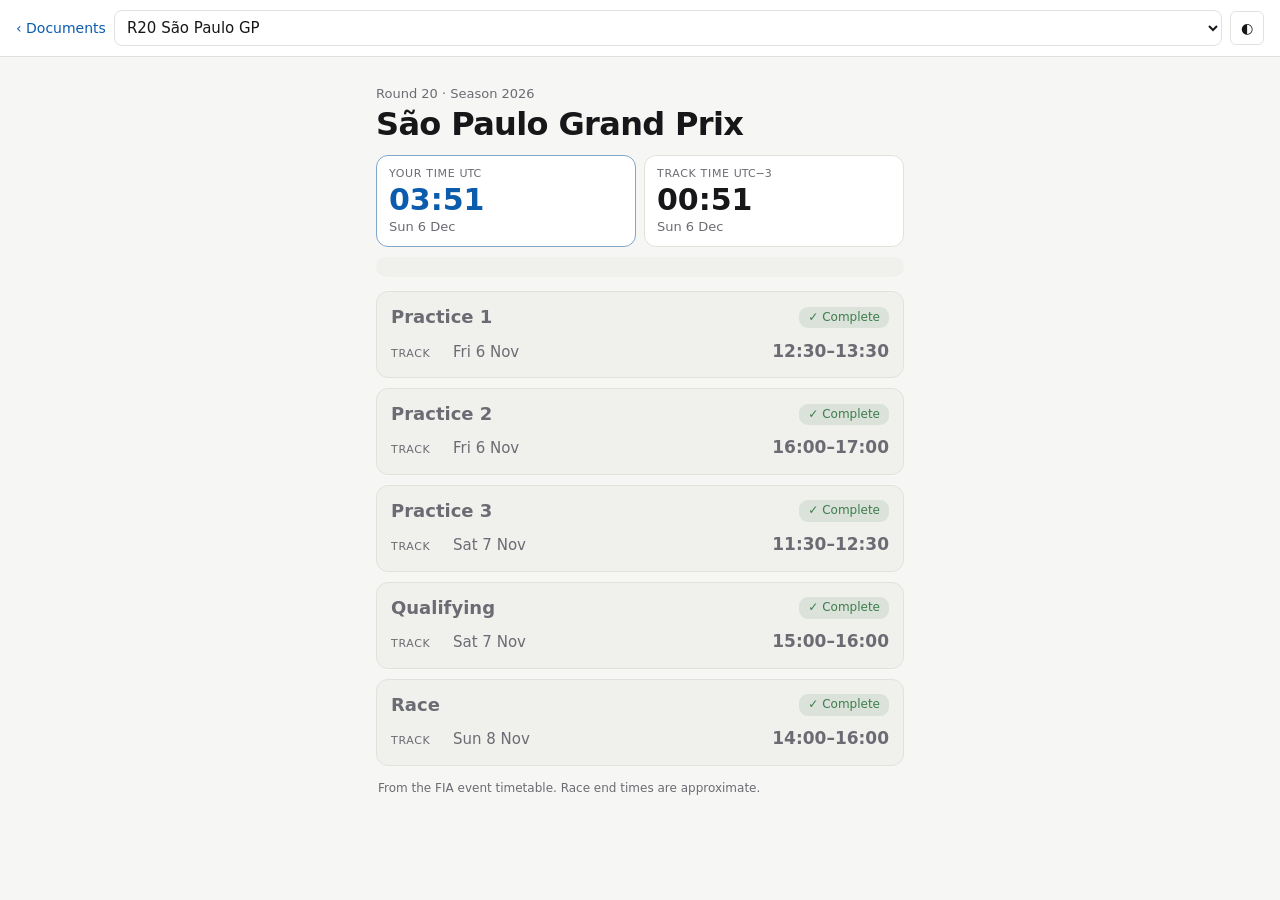
==== site/sessions.html @ a261f2e1 "Add mobile session times page and button to open it sessions.html shows the selected event's session" ====
<!doctype html>
<html lang="en">
<head>
<meta charset="utf-8">
<meta name="viewport" content="width=device-width, initial-scale=1, viewport-fit=cover">
<title>F1 Session Times</title>
<meta name="description" content="Session times for the current FIA Formula One event, in track time and your time.">
<meta name="theme-color" content="#e10600">
<meta name="apple-mobile-web-app-capable" content="yes">
<meta name="apple-mobile-web-app-title" content="F1 Sessions">
<link rel="icon" href="data:image/svg+xml,<svg xmlns='http://www.w3.org/2000/svg' viewBox='0 0 32 32'><rect width='32' height='32' rx='6' fill='%23e10600'/><path d='M8 9h12v3h-8v3h7v3h-7v5H8z' fill='white'/></svg>">
<link rel="stylesheet" href="style.css">
<link rel="stylesheet" href="sessions.css">
</head>
<body class="mpage">
<header class="m-top">
  <a class="m-back" href="./" aria-label="Back to documents">‹ Documents</a>
  <select id="evSelect" aria-label="Event"></select>
  <button class="icon-btn" id="themeBtn" aria-label="Toggle theme" title="Toggle theme">◐</button>
</header>

<main class="m-main">
  <section class="m-hero">
    <div class="m-round" id="round"></div>
    <h1 id="evName">Loading…</h1>
    <div class="m-clocks">
      <div class="m-clock">
        <div class="m-clock-label">Your time <span id="youTz"></span></div>
        <div class="m-clock-time" id="youTime">--:--</div>
        <div class="m-clock-day" id="youDay"></div>
      </div>
      <div class="m-clock">
        <div class="m-clock-label">Track time <span id="trackTz"></span></div>
        <div class="m-clock-time" id="trackTime">--:--</div>
        <div class="m-clock-day" id="trackDay"></div>
      </div>
    </div>
    <div class="m-next" id="next" hidden></div>
  </section>

  <ol class="m-list" id="list"></ol>
  <p class="m-note" id="note"></p>
</main>

<script src="sessions.js"></script>
</body>
</html>
---- site/style.css ----
:root {
  --bg: #f6f6f4;
  --surface: #ffffff;
  --surface-2: #f0f0ed;
  --border: #e2e2dd;
  --text: #17171a;
  --muted: #6b6b73;
  --accent: #e10600;
  --accent-soft: #fde8e7;
  --link: #0b5cad;
  --c-stewards: #c2281d;
  --c-technical: #1f6fb5;
  --c-race_director: #8a5a00;
  --c-results: #2b7a3d;
  --c-admin: #6a4bb0;
  --c-other: #6b6b73;
  --o-penalty: #c2281d;
  --o-reprimand: #b45309;
  --o-warning: #a16207;
  --o-nfa: #3f7d4e;
  --o-other: #6b6b73;
  --o-deleted: #6b6b73;
  --shadow: 0 1px 2px rgba(0,0,0,.05), 0 2px 8px rgba(0,0,0,.04);
  color-scheme: light;
}
@media (prefers-color-scheme: dark) {
  :root:not([data-theme="light"]) {
    --bg: #111114; --surface: #1a1a1f; --surface-2: #232329; --border: #2e2e36;
    --text: #ececef; --muted: #9a9aa5; --accent: #ff3b30; --accent-soft: #3a1715; --link: #6cb2ff;
    --c-stewards: #ff6b5e; --c-technical: #5aa9ef; --c-race_director: #e0a43a; --c-results: #5cc274;
    --c-admin: #a98bf0; --c-other: #9a9aa5;
    --o-penalty: #ff6b5e; --o-reprimand: #f59e0b; --o-warning: #eab308; --o-nfa: #5cc274; --o-other: #9a9aa5; --o-deleted: #9a9aa5;
    --shadow: none; color-scheme: dark;
  }
}
:root[data-theme="dark"] {
  --bg: #111114; --surface: #1a1a1f; --surface-2: #232329; --border: #2e2e36;
  --text: #ececef; --muted: #9a9aa5; --accent: #ff3b30; --accent-soft: #3a1715; --link: #6cb2ff;
  --c-stewards: #ff6b5e; --c-technical: #5aa9ef; --c-race_director: #e0a43a; --c-results: #5cc274;
  --c-admin: #a98bf0; --c-other: #9a9aa5;
  --o-penalty: #ff6b5e; --o-reprimand: #f59e0b; --o-warning: #eab308; --o-nfa: #5cc274; --o-other: #9a9aa5; --o-deleted: #9a9aa5;
  --shadow: none; color-scheme: dark;
}

* { box-sizing: border-box; }
html, body { margin: 0; }
body {
  background: var(--bg); color: var(--text);
  font: 14px/1.45 system-ui, -apple-system, "Segoe UI", Roboto, sans-serif;
}
a { color: var(--link); text-decoration: none; }
a:hover { text-decoration: underline; }
.muted { color: var(--muted); }
button, input, select { font: inherit; color: inherit; }

/* top bar */
.topbar {
  position: sticky; top: 0; z-index: 20; display: flex; align-items: center; gap: 16px;
  padding: 10px 20px; background: var(--surface); border-bottom: 1px solid var(--border);
}
.brand { display: flex; align-items: center; gap: 10px; margin-right: auto; min-width: 0; }
.logo { width: 6px; height: 32px; background: var(--accent); border-radius: 2px; flex: none; }
.brand h1 { font-size: 16px; margin: 0; letter-spacing: -.01em; }
.brand .sub { font-size: 12px; color: var(--muted); }
.views { display: flex; gap: 4px; }
.view-link { padding: 6px 12px; border-radius: 6px; color: var(--muted); font-weight: 500; }
.view-link:hover { background: var(--surface-2); text-decoration: none; }
.view-link.active { color: var(--text); background: var(--surface-2); }
.icon-btn {
  border: 1px solid var(--border); background: var(--surface); border-radius: 6px;
  width: 34px; height: 34px; cursor: pointer; flex: none;
}
.menu-btn { display: none; }

/* layout */
.layout { display: grid; grid-template-columns: 260px minmax(0, 1fr); min-height: calc(100vh - 55px); }
.sidebar {
  border-right: 1px solid var(--border); background: var(--surface);
  position: sticky; top: 55px; height: calc(100vh - 55px); overflow-y: auto; padding: 12px 8px;
}
.side-head { font-size: 11px; text-transform: uppercase; letter-spacing: .06em; color: var(--muted); padding: 4px 10px 8px; }
.side-foot { font-size: 11px; color: var(--muted); padding: 12px 10px; }
.event-list { list-style: none; margin: 0; padding: 0; }
.event-list a {
  display: grid; grid-template-columns: 26px 1fr auto; gap: 6px; align-items: center;
  padding: 7px 10px; border-radius: 6px; color: var(--text);
}
.event-list a:hover { background: var(--surface-2); text-decoration: none; }
.event-list a.active { background: var(--accent-soft); }
.event-list .rnd { color: var(--muted); font-variant-numeric: tabular-nums; font-size: 12px; }
.event-list .cnt { color: var(--muted); font-size: 12px; font-variant-numeric: tabular-nums; }
.main { padding: 20px 28px 60px; min-width: 0; max-width: 1200px; }
.scrim { display: none; }

/* event header */
.ev-head { display: flex; align-items: flex-end; gap: 16px; flex-wrap: wrap; margin-bottom: 14px; }
.ev-head h2 { margin: 0; font-size: 24px; letter-spacing: -.02em; }
.ev-head .meta { color: var(--muted); font-size: 13px; }
.ev-head .src { margin-left: auto; font-size: 13px; }

/* category cards */
.cats { display: grid; grid-template-columns: repeat(auto-fill, minmax(170px, 1fr)); gap: 8px; margin-bottom: 14px; }
.cat {
  text-align: left; border: 1px solid var(--border); background: var(--surface); border-radius: 8px;
  padding: 10px 12px; cursor: pointer; box-shadow: var(--shadow); position: relative; overflow: hidden;
}
.cat::before { content: ""; position: absolute; left: 0; top: 0; bottom: 0; width: 3px; background: var(--cc); }
.cat .n { font-size: 20px; font-weight: 650; font-variant-numeric: tabular-nums; }
.cat .l { font-size: 12px; color: var(--muted); }
.cat[aria-pressed="true"] { border-color: var(--cc); background: color-mix(in srgb, var(--cc) 9%, var(--surface)); }
.cat[aria-pressed="false"].dim { opacity: .55; }
.cat:disabled { opacity: .35; cursor: default; }

/* toolbar */
.toolbar { display: flex; flex-wrap: wrap; gap: 8px; align-items: center; margin-bottom: 16px; }
.toolbar input[type=search], .toolbar select {
  height: 34px; border: 1px solid var(--border); background: var(--surface); border-radius: 6px; padding: 0 10px;
}
.toolbar input[type=search] { flex: 1 1 220px; min-width: 0; }
.toolbar label.chk { display: inline-flex; gap: 6px; align-items: center; color: var(--muted); font-size: 13px; white-space: nowrap; }
.toolbar .spacer { flex: 1; }
.btn {
  height: 34px; border: 1px solid var(--border); background: var(--surface); border-radius: 6px;
  padding: 0 12px; cursor: pointer;
}
.btn:hover { background: var(--surface-2); }

/* sections */
.section { margin-bottom: 26px; }
.section-h { display: flex; align-items: center; gap: 8px; margin: 0 0 8px; font-size: 13px; text-transform: uppercase; letter-spacing: .05em; }
.section-h .dot { width: 9px; height: 9px; border-radius: 50%; background: var(--cc); }
.section-h .c { color: var(--muted); font-weight: 400; }
.card { background: var(--surface); border: 1px solid var(--border); border-radius: 8px; box-shadow: var(--shadow); overflow: hidden; }

/* document rows */
.doc { display: grid; grid-template-columns: 64px minmax(0, 1fr) auto; gap: 10px; padding: 9px 14px; border-top: 1px solid var(--border); align-items: baseline; }
.doc:first-child { border-top: 0; }
.doc .num { color: var(--muted); font-variant-numeric: tabular-nums; font-size: 12px; padding-left: 12px; white-space: nowrap; }
.doc .line { display: flex; flex-wrap: wrap; align-items: baseline; gap: 4px 8px; }
.doc.recalled .t { text-decoration: none; }
.doc.recalled .subj { text-decoration: line-through; }
.doc .t { min-width: 0; }
.doc .t a { color: var(--text); font-weight: 500; }
.doc .t a:hover { color: var(--link); }
.doc .when { color: var(--muted); font-size: 12px; white-space: nowrap; font-variant-numeric: tabular-nums; }
.doc.recalled .t { text-decoration: line-through; color: var(--muted); }
.doc.superseded { opacity: .6; }
.tagline { display: flex; flex-wrap: wrap; gap: 4px; margin-top: 4px; }
.pill {
  display: inline-block; font-size: 11px; line-height: 18px; padding: 0 7px; border-radius: 9px;
  background: var(--surface-2); color: var(--muted); white-space: nowrap;
}
.pill.cat-pill { color: var(--cc); background: color-mix(in srgb, var(--cc) 12%, transparent); }
.pill.o-penalty { color: var(--o-penalty); background: color-mix(in srgb, var(--o-penalty) 13%, transparent); }
.pill.o-reprimand { color: var(--o-reprimand); background: color-mix(in srgb, var(--o-reprimand) 13%, transparent); }
.pill.o-warning { color: var(--o-warning); background: color-mix(in srgb, var(--o-warning) 13%, transparent); }
.pill.o-nfa { color: var(--o-nfa); background: color-mix(in srgb, var(--o-nfa) 13%, transparent); }
.pill.o-other, .pill.o-deleted { color: var(--o-other); }

/* stewards rulings */
.ruling { padding: 12px 14px; border-top: 1px solid var(--border); display: grid; grid-template-columns: 52px minmax(0,1fr) auto; gap: 12px; }
.ruling:first-child { border-top: 0; }
.ruling .who { font-weight: 600; }
.ruling .who .team { font-weight: 400; color: var(--muted); }
.ruling .type { font-size: 11px; font-weight: 600; text-transform: uppercase; letter-spacing: .04em; }
.type-Summons { color: var(--muted); }
.type-Infringement, .type-Corrected { color: var(--o-penalty); }
.type-Decision { color: var(--o-nfa); }
.type-Report, .type-Stewards, .type-Right, .type-Hearing { color: var(--c-technical); }
.ruling .fact { margin-top: 3px; }
.ruling .outcome { margin-top: 6px; padding: 6px 10px; background: var(--surface-2); border-radius: 6px; border-left: 3px solid var(--oc, var(--border)); }
.ruling .outcome b { font-size: 11px; text-transform: uppercase; letter-spacing: .04em; color: var(--muted); font-weight: 600; margin-right: 6px; }
.ruling details { margin-top: 6px; font-size: 13px; }
.ruling details summary { cursor: pointer; color: var(--muted); }
.ruling details p { margin: 6px 0 0; white-space: pre-wrap; }
.ruling .rel { font-size: 12px; color: var(--muted); margin-top: 6px; }
.ruling .rel a { margin-right: 6px; }
.flash { animation: flash 1.6s ease-out; }
@keyframes flash { from { background: color-mix(in srgb, var(--accent) 18%, transparent); } to { background: transparent; } }

/* penalties view */
.stat-row { display: grid; grid-template-columns: repeat(auto-fill, minmax(150px, 1fr)); gap: 8px; margin-bottom: 16px; }
.stat { background: var(--surface); border: 1px solid var(--border); border-radius: 8px; padding: 10px 12px; box-shadow: var(--shadow); }
.stat .n { font-size: 22px; font-weight: 650; font-variant-numeric: tabular-nums; }
.stat .l { font-size: 12px; color: var(--muted); }
.tbl-wrap { overflow-x: auto; }
table { border-collapse: collapse; width: 100%; font-variant-numeric: tabular-nums; }
th, td { text-align: left; padding: 7px 12px; border-top: 1px solid var(--border); white-space: nowrap; }
thead th { border-top: 0; font-size: 11px; text-transform: uppercase; letter-spacing: .05em; color: var(--muted); font-weight: 600; cursor: pointer; user-select: none; background: var(--surface); }
thead th.sorted::after { content: " ↓"; }
thead th.sorted.asc::after { content: " ↑"; }
td.num, th.num { text-align: right; }
tbody tr { cursor: pointer; }
tbody tr:hover { background: var(--surface-2); }
tbody tr.sel { background: var(--accent-soft); }
.empty { padding: 30px; text-align: center; color: var(--muted); }
.ev-link { font-size: 12px; color: var(--muted); }

@media (max-width: 860px) {
  .menu-btn { display: inline-block; }
  .layout { grid-template-columns: 1fr; }
  .sidebar {
    position: fixed; top: 55px; left: 0; bottom: 0; width: 270px; z-index: 30; height: auto;
    transform: translateX(-100%); transition: transform .2s; box-shadow: 0 0 30px rgba(0,0,0,.25);
  }
  body.nav-open .sidebar { transform: none; }
  body.nav-open .scrim { display: block; position: fixed; inset: 55px 0 0 0; background: rgba(0,0,0,.3); z-index: 25; }
  .main { padding: 16px 16px 60px; }
  .topbar { padding: 10px 16px; gap: 10px; }
  .brand .sub { display: none; }
  .view-link { padding: 6px 8px; font-size: 13px; }
  .doc, .ruling { grid-template-columns: 58px minmax(0,1fr); }
  .doc .when, .ruling .when { grid-column: 2; }
  .ev-head .src { margin-left: 0; }
}

/* track clock */
.clock { display: grid; grid-template-columns: auto auto; column-gap: 10px; align-items: baseline;
  padding: 4px 12px; border: 1px solid var(--border); border-radius: 8px; background: var(--surface-2); }
.clock[hidden] { display: none; }
.clock-label { font-size: 10px; text-transform: uppercase; letter-spacing: .07em; color: var(--muted); grid-row: 1; }
.clock-time { font-size: 17px; font-weight: 650; font-variant-numeric: tabular-nums; grid-row: 1 / span 2; grid-column: 2; align-self: center; }
.clock-sub { font-size: 11px; color: var(--muted); grid-row: 2; grid-column: 1; white-space: nowrap; }

/* compact expandable stewards rows */
.section-h .spacer { flex: 1; }
.btn-sm { height: 26px; padding: 0 10px; font-size: 12px; text-transform: none; letter-spacing: 0; font-weight: 500; }
details.ruling { border-top: 1px solid var(--border); display: block; padding: 0; }
details.ruling:first-child { border-top: 0; }
details.ruling > summary {
  list-style: none; cursor: pointer; display: grid; grid-template-columns: 64px minmax(0, 1fr) auto;
  gap: 10px; padding: 9px 14px; align-items: baseline;
}
details.ruling > summary::-webkit-details-marker { display: none; }
details.ruling > summary:hover { background: var(--surface-2); }
details.ruling > summary .num { color: var(--muted); font-size: 12px; white-space: nowrap; font-variant-numeric: tabular-nums; position: relative; padding-left: 12px; }
details.ruling > summary .num::before { content: "▸"; position: absolute; left: 0; color: var(--muted); transition: transform .15s; }
details.ruling[open] > summary .num::before { transform: rotate(90deg); }
details.ruling .line { display: flex; flex-wrap: wrap; align-items: baseline; gap: 4px 8px; min-width: 0; }
details.ruling .line .type { font-size: 10.5px; font-weight: 650; text-transform: uppercase; letter-spacing: .04em; white-space: nowrap; }
details.ruling .line .who { font-weight: 600; white-space: nowrap; }
details.ruling .line .subj { min-width: 0; }
details.ruling .when { color: var(--muted); font-size: 12px; white-space: nowrap; font-variant-numeric: tabular-nums; }
details.ruling.recalled .subj { text-decoration: line-through; color: var(--muted); }
details.ruling[open] { background: color-mix(in srgb, var(--surface-2) 45%, var(--surface)); }
.ruling-body { padding: 0 14px 12px 88px; display: grid; gap: 6px; }
.ruling-body .meta-line { color: var(--muted); }
.ruling-body .meta-line b { color: var(--text); }
.ruling-body .fact { margin: 0; }
.ruling-body .small { font-size: 12px; }
.ruling-body .outcome { margin: 0; }
.ruling-body .rel { margin: 0; }
.ruling-body .rel .sep { margin: 0 8px; }
.ruling-body details.sub { font-size: 13px; }
.ruling-body details.sub summary { cursor: pointer; color: var(--muted); }
.ruling-body details.sub p { margin: 6px 0 0; white-space: pre-wrap; }
.pill.ev-pill { background: var(--surface-2); color: var(--text); }

@media (max-width: 860px) {
  .clock { padding: 3px 8px; }
  .clock-sub, .clock-label { display: none; }
  .clock-time { font-size: 14px; grid-row: 1; }
  details.ruling > summary { grid-template-columns: 58px minmax(0, 1fr); }
  details.ruling > summary .when { grid-column: 2; }
  .ruling-body { padding: 0 14px 12px 16px; }
}
@media (max-width: 560px) {
  .brand > div { display: none; }
  .views .view-link { padding: 6px 6px; }
}

/* sync */
.sync { margin: 14px 8px 0; padding-top: 12px; border-top: 1px solid var(--border); display: grid; gap: 6px; }
.sync-btn { width: 100%; font-weight: 500; }
.sync-btn:disabled { opacity: .6; cursor: progress; }
.sync-status { font-size: 11px; color: var(--muted); min-height: 14px; }
.sync-status .bad, .bad { color: var(--o-penalty); }
.sync-token { font-size: 12px; background: var(--surface-2); border: 1px solid var(--border); border-radius: 8px; padding: 10px; display: grid; gap: 6px; }
.sync-token[hidden] { display: none; }
.sync-token p, .sync-token ol { margin: 0; }
.sync-token ol { padding-left: 18px; }
.sync-token input { height: 30px; border: 1px solid var(--border); background: var(--surface); border-radius: 6px; padding: 0 8px; width: 100%; }
.sync-actions { display: flex; gap: 6px; }

/* flat list: fixed-width category tag so titles line up */
.line > .cat-pill:first-child { min-width: 152px; text-align: center; }
@media (max-width: 860px) { .line > .cat-pill:first-child { min-width: 0; } }
.sync-auto { display: flex; gap: 6px; align-items: center; font-size: 11px; color: var(--muted); }

/* sessions panel */
.sessions { border-left: 1px solid var(--border); background: var(--surface); padding: 16px 14px;
  position: sticky; top: 55px; height: calc(100vh - 55px); overflow-y: auto; }
.sessions[hidden] { display: none; }
body.has-sessions .layout { grid-template-columns: 260px minmax(0, 1fr) 290px; }
.s-title { font-size: 11px; text-transform: uppercase; letter-spacing: .06em; color: var(--muted); margin-bottom: 10px; display: flex; flex-direction: column; gap: 2px; }
.s-title span { text-transform: none; letter-spacing: 0; font-size: 12px; }
.s-list { list-style: none; margin: 0; padding: 0; display: grid; gap: 8px; }
.s-row { border: 1px solid var(--border); border-radius: 8px; padding: 9px 11px; background: var(--surface); }
.s-row.done { background: var(--surface-2); }
.s-row.done .s-name, .s-row.done .s-when { color: var(--muted); }
.s-row.live { border-color: var(--accent); box-shadow: 0 0 0 1px var(--accent) inset; }
.s-head { display: flex; flex-wrap: wrap; align-items: baseline; justify-content: space-between; gap: 4px 8px; margin-bottom: 4px; }
.s-name { font-weight: 650; }
.s-when { font-size: 12.5px; font-variant-numeric: tabular-nums; display: grid; grid-template-columns: 62px 1fr; gap: 6px; align-items: baseline; }
.s-when b { font-weight: 600; }
.s-mine { color: var(--link); }
.s-sub { font-size: 12px; color: var(--muted); }
.s-tag { font-size: 10px; text-transform: uppercase; letter-spacing: .05em; color: var(--muted); white-space: nowrap; overflow: hidden; text-overflow: ellipsis; }
.s-mine .s-tag { color: inherit; opacity: .8; }
.s-badge { font-size: 11px; white-space: nowrap; padding: 1px 7px; border-radius: 9px; }
.s-badge.done { color: var(--o-nfa); background: color-mix(in srgb, var(--o-nfa) 12%, transparent); }
.s-badge.next { color: var(--muted); background: var(--surface-2); }
.s-badge.live { color: #fff; background: var(--accent); display: inline-flex; align-items: center; gap: 5px; }
.s-badge.live i { width: 6px; height: 6px; border-radius: 50%; background: #fff; animation: pulse 1.2s ease-in-out infinite; }
@keyframes pulse { 50% { opacity: .25; } }
.s-note { font-size: 11px; color: var(--muted); margin: 10px 0 0; }
.s-empty { font-size: 13px; }

/* medium screens: sessions move above the documents as a horizontal strip */
@media (max-width: 1279px) {
  body.has-sessions .layout { grid-template-columns: 260px minmax(0, 1fr); }
  .sidebar { grid-row: 1 / span 2; }
  .sessions { grid-column: 2; grid-row: 1; position: static; height: auto; border-left: 0;
    border-bottom: 1px solid var(--border); padding: 12px 28px; }
  .main { grid-column: 2; grid-row: 2; }
  .s-list { grid-auto-flow: column; grid-auto-columns: minmax(200px, 1fr); overflow-x: auto; padding-bottom: 4px; }
  .s-title { flex-direction: row; gap: 8px; align-items: baseline; }
  .s-note { display: none; }
}
@media (max-width: 860px) {
  body.has-sessions .layout { grid-template-columns: 1fr; }
  .sessions, .main { grid-column: 1; }
  .sessions { padding: 12px 16px; }
  .s-list { grid-auto-columns: minmax(190px, 78%); }
}
.s-when.s-plain { display: block; }
.s-open { display: flex; align-items: center; justify-content: center; margin-top: 12px; width: 100%; font-weight: 500; color: var(--text); text-decoration: none; }
.s-open:hover { text-decoration: none; }
@media (max-width: 1279px) { .s-open { width: auto; display: inline-flex; margin-top: 8px; height: 30px; font-size: 13px; } }
---- site/sessions.css ----
/* Phone-first session times page (tokens and .s-badge come from style.css) */
body.mpage { min-height: 100vh; padding-bottom: env(safe-area-inset-bottom); }
.m-top {
  position: sticky; top: 0; z-index: 10; display: flex; align-items: center; gap: 8px;
  padding: 10px 16px; padding-top: max(10px, env(safe-area-inset-top));
  background: var(--surface); border-bottom: 1px solid var(--border);
}
.m-back { font-weight: 500; white-space: nowrap; }
.m-top select {
  flex: 1; min-width: 0; height: 36px; border: 1px solid var(--border); border-radius: 8px;
  background: var(--surface); padding: 0 8px; font-size: 15px;
}
.m-main { max-width: 560px; margin: 0 auto; padding: 16px; }

.m-hero { margin-bottom: 14px; }
.m-round { color: var(--muted); font-size: 13px; }
.m-hero h1 { margin: 2px 0 12px; font-size: 26px; letter-spacing: -.02em; line-height: 1.15; }
.m-clocks { display: grid; grid-template-columns: 1fr 1fr; gap: 8px; }
.m-clock { background: var(--surface); border: 1px solid var(--border); border-radius: 12px; padding: 10px 12px; }
.m-clock:first-child { border-color: color-mix(in srgb, var(--link) 45%, var(--border)); }
.m-clock-label { font-size: 11px; text-transform: uppercase; letter-spacing: .06em; color: var(--muted); }
.m-clock-label span { text-transform: none; letter-spacing: 0; }
.m-clock-time { font-size: 30px; font-weight: 650; font-variant-numeric: tabular-nums; line-height: 1.2; }
.m-clock:first-child .m-clock-time { color: var(--link); }
.m-clock-day { font-size: 13px; color: var(--muted); }

.m-next {
  margin-top: 10px; padding: 10px 12px; border-radius: 12px; background: var(--surface-2);
  font-size: 15px; display: flex; align-items: center; gap: 8px; flex-wrap: wrap;
}
.m-next.live { background: var(--accent); color: #fff; }
.m-next.live i { width: 8px; height: 8px; border-radius: 50%; background: #fff; animation: pulse 1.2s ease-in-out infinite; }

.m-list { list-style: none; margin: 0; padding: 0; display: grid; gap: 10px; }
.m-card { background: var(--surface); border: 1px solid var(--border); border-radius: 12px; padding: 12px 14px; }
.m-card.done { background: var(--surface-2); }
.m-card.done .m-name, .m-card.done .m-t { color: var(--muted); }
.m-card.live { border-color: var(--accent); box-shadow: 0 0 0 1px var(--accent) inset; }
.m-card-head { display: flex; justify-content: space-between; align-items: center; gap: 8px; margin-bottom: 6px; }
.m-name { font-size: 18px; font-weight: 650; }
.m-card .s-badge { font-size: 12px; padding: 2px 9px; }
.m-t {
  display: grid; grid-template-columns: 54px 1fr auto; align-items: baseline; gap: 8px;
  font-size: 15px; font-variant-numeric: tabular-nums; padding: 2px 0;
}
.m-t b { font-weight: 650; font-size: 17px; }
.m-you { color: var(--link); }
.m-tag { font-size: 11px; text-transform: uppercase; letter-spacing: .06em; color: var(--muted); }
.m-you .m-tag { color: inherit; opacity: .8; }
.m-sub { font-size: 13px; color: var(--muted); }
.m-empty { color: var(--muted); padding: 20px 0; }
.m-note { font-size: 12px; color: var(--muted); margin: 14px 2px 0; }

@media (min-width: 700px) {
  .m-main { padding-top: 28px; }
  .m-hero h1 { font-size: 32px; }
}
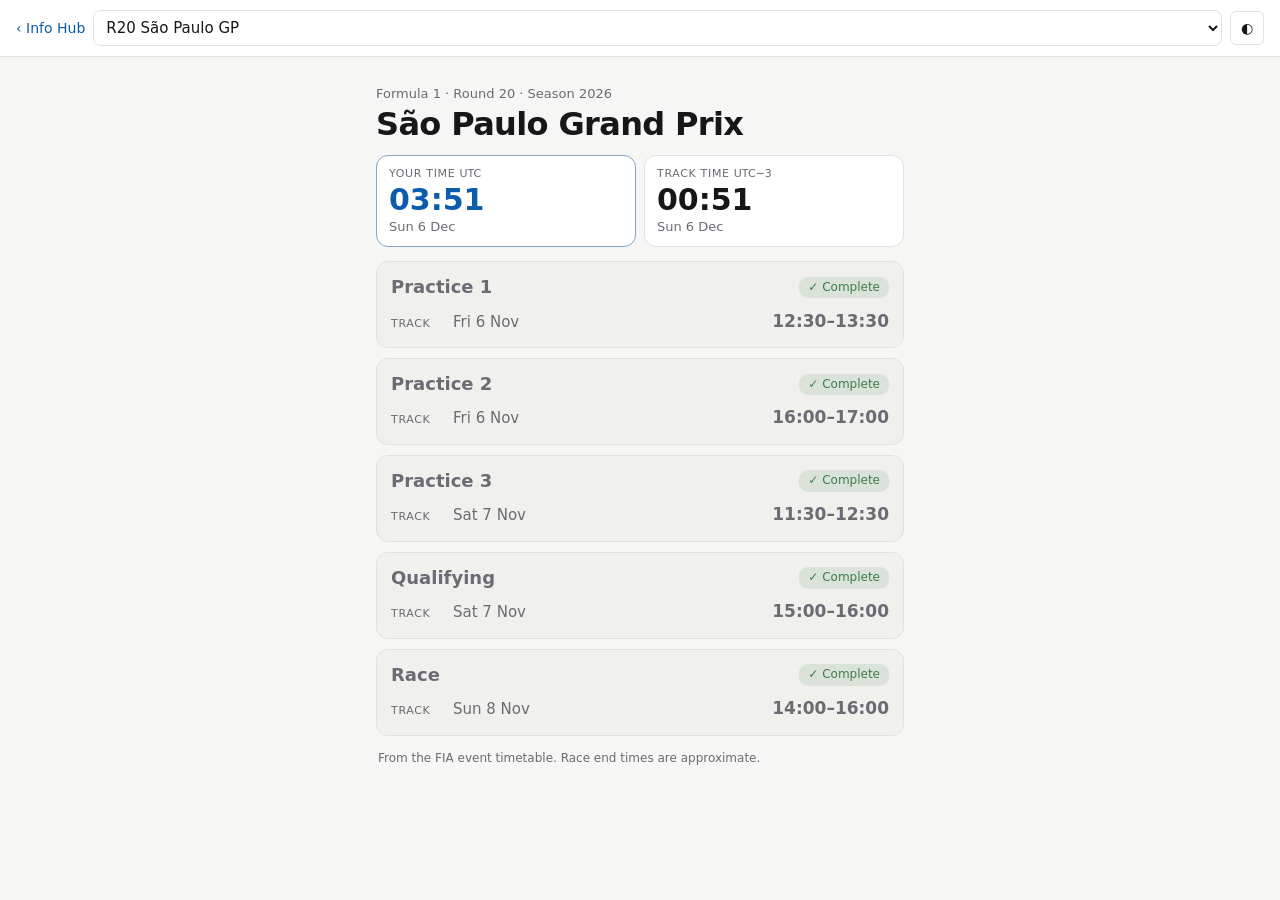
==== commit ea73718b: "Rename to Info Hub, F2 blue accent on F2 pages, % on rain chance - Site title/brand is now 'F1 Info " ====
--- a/site/sessions.html
+++ b/site/sessions.html
@@ -4,7 +4,7 @@
 <meta charset="utf-8">
 <meta name="viewport" content="width=device-width, initial-scale=1, viewport-fit=cover">
 <title>F1 Session Times</title>
-<meta name="description" content="Session times for the current FIA Formula One event, in track time and your time.">
+<meta name="description" content="Session times for the current FIA Formula One or Formula 2 event, in track time and your time.">
 <meta name="theme-color" content="#e10600">
 <meta name="apple-mobile-web-app-capable" content="yes">
 <meta name="apple-mobile-web-app-title" content="F1 Sessions">
@@ -14,7 +14,7 @@
 </head>
 <body class="mpage">
 <header class="m-top">
-  <a class="m-back" href="./" aria-label="Back to documents">‹ Documents</a>
+  <a class="m-back" href="./" aria-label="Back to the Info Hub">‹ Info Hub</a>
   <select id="evSelect" aria-label="Event"></select>
   <button class="icon-btn" id="themeBtn" aria-label="Toggle theme" title="Toggle theme">◐</button>
 </header>
--- a/site/style.css
+++ b/site/style.css
@@ -337,3 +337,47 @@
 .s-open { display: flex; align-items: center; justify-content: center; margin-top: 12px; width: 100%; font-weight: 500; color: var(--text); text-decoration: none; }
 .s-open:hover { text-decoration: none; }
 @media (max-width: 1279px) { .s-open { width: auto; display: inline-flex; margin-top: 8px; height: 30px; font-size: 13px; } }
+
+/* championship switch (top of the events sidebar) */
+.series-switch { display: grid; grid-template-columns: 1fr 1fr; gap: 2px; padding: 3px; margin: 0 2px 12px;
+  background: var(--surface-2); border: 1px solid var(--border); border-radius: 8px; }
+.series-switch a { text-align: center; padding: 6px 0; border-radius: 6px; color: var(--muted); font-weight: 600; letter-spacing: .02em; }
+.series-switch a:hover { text-decoration: none; color: var(--text); }
+.series-switch a.active { background: var(--surface); color: var(--text); box-shadow: var(--shadow); }
+.series-switch a.active::before { content: ""; display: inline-block; width: 6px; height: 6px; border-radius: 50%; background: var(--accent); margin-right: 6px; vertical-align: middle; }
+
+/* track weather */
+.wx { margin-top: 16px; padding-top: 14px; border-top: 1px solid var(--border); }
+.wx-table { width: 100%; border-collapse: collapse; font-variant-numeric: tabular-nums; background: var(--surface);
+  border: 1px solid var(--border); border-radius: 8px; overflow: hidden; }
+.wx-table { table-layout: fixed; }
+.wx-table th:first-child { width: 34%; }
+.wx-table th, .wx-table td { padding: 6px 5px; text-align: right; border-top: 1px solid var(--border); white-space: nowrap; font-size: 12.5px; }
+.wx-table thead th { border-top: 0; font-size: 10.5px; text-transform: uppercase; letter-spacing: .05em; color: var(--muted); font-weight: 600; cursor: default; background: var(--surface-2); }
+.wx-table tbody th { text-align: left; font-weight: 500; color: var(--muted); font-size: 11.5px; }
+.wx-table tbody tr { cursor: default; }
+.wx-table tbody tr:hover { background: transparent; }
+.wx-table td b { font-weight: 650; }
+.wx-table tbody th small { font-size: 9.5px; opacity: .8; }
+.wx-rain.light { color: var(--c-technical); font-weight: 600; }
+.wx-rain.moderate { color: var(--o-reprimand); font-weight: 650; }
+.wx-rain.heavy { color: var(--o-penalty); font-weight: 700; }
+@media (max-width: 1279px) {
+  .wx { max-width: 460px; }
+  .wx .s-note { display: block; }
+}
+
+/* forecast rain chance on session cards */
+.s-rain { margin-top: 6px; font-size: 12px; padding: 3px 8px; border-radius: 6px; display: inline-flex; gap: 5px; align-items: center;
+  background: var(--surface-2); color: var(--muted); }
+.s-rain span { font-size: 13px; }
+.s-rain.mid { color: var(--c-technical); background: color-mix(in srgb, var(--c-technical) 12%, transparent); }
+.s-rain.high { color: var(--o-penalty); background: color-mix(in srgb, var(--o-penalty) 12%, transparent); font-weight: 600; }
+
+/* F2 pages use F2 blue as the accent (logo bar, selected round, switch dot, live badges).
+   No official F2 hex is published; adjust here if needed. */
+:root[data-series="f2"] { --accent: #0067b1; --accent-soft: #e2eef9; }
+@media (prefers-color-scheme: dark) {
+  :root[data-series="f2"]:not([data-theme="light"]) { --accent: #3d9bff; --accent-soft: #10263f; }
+}
+:root[data-series="f2"][data-theme="dark"] { --accent: #3d9bff; --accent-soft: #10263f; }
--- a/site/sessions.css
+++ b/site/sessions.css
@@ -55,3 +55,5 @@
   .m-main { padding-top: 28px; }
   .m-hero h1 { font-size: 32px; }
 }
+.m-next[hidden] { display: none; }
+.m-card .s-rain { font-size: 14px; margin-top: 8px; }
